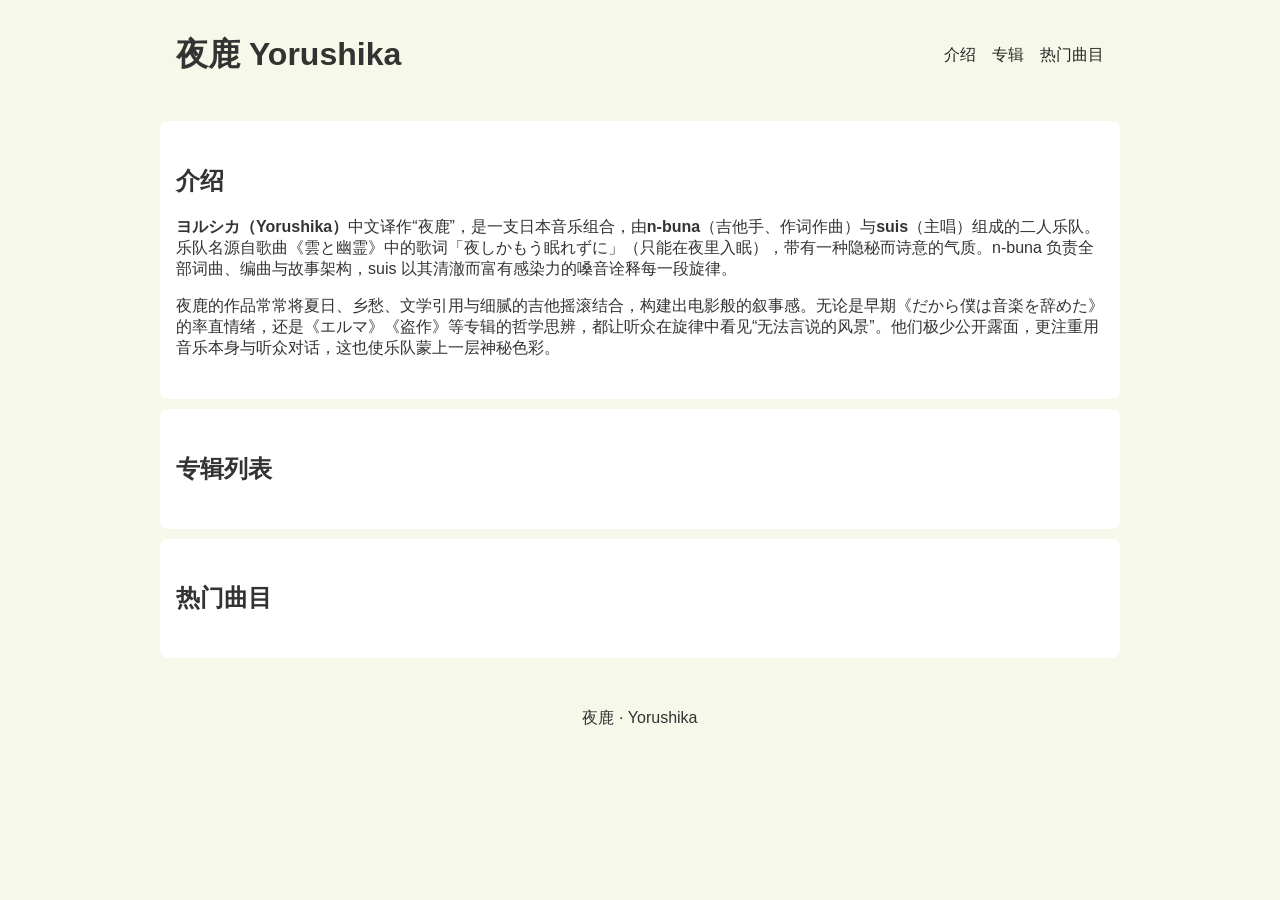
==== topic-page/index.html @ 34d1ffe4 "添加乐队介绍页结构与Flex导航" ====
<DOCTYPE html>
    <html lang="zh-CN">
        <head>
            <meta charset="UTF-8">
            <meta name="viewport" content="width=device-width, initial-scale=1.0">
            <title>ヨルシカ · 夜鹿</title>
            <link rel="stylesheet" href="css/style.css">
        </head>

        <body>
            <header class="site-header">
                <div class="nav-wrap">
                    <a class="logo" href="#">
                        <h1>夜鹿 Yorushika</h1>
                    </a>
                    <nav class="main-nav">
                        <a href="#intro">介绍</a>
                        <a href="#albums">专辑</a>
                        <a href="#musics">热门曲目</a>
                    </nav>
                </div>
            </header>

            <main>
                <section id="intro">
                    <h2>介绍</h2>
                    <p><b>ヨルシカ（Yorushika）</b>中文译作“夜鹿”，是一支日本音乐组合，由<b>n-buna</b>（吉他手、作词作曲）与<b>suis</b>（主唱）组成的二人乐队。乐队名源自歌曲《雲と幽霊》中的歌词「夜しかもう眠れずに」（只能在夜里入眠），带有一种隐秘而诗意的气质。n-buna 负责全部词曲、编曲与故事架构，suis 以其清澈而富有感染力的嗓音诠释每一段旋律。</p>
                    <p>夜鹿的作品常常将夏日、乡愁、文学引用与细腻的吉他摇滚结合，构建出电影般的叙事感。无论是早期《だから僕は音楽を辞めた》的率直情绪，还是《エルマ》《盗作》等专辑的哲学思辨，都让听众在旋律中看见“无法言说的风景”。他们极少公开露面，更注重用音乐本身与听众对话，这也使乐队蒙上一层神秘色彩。</p>
                </section>

                <section id="albums">
                    <h2>专辑列表</h2>
                    <div class="card-grid">
                        <!-- 专辑卡片 -->    
                    </div>
                </section>

                <section id="musics">
                    <h2>热门曲目</h2>
                    <div class="card-grid">
                        <!-- 热门曲目卡片 -->    
                    </div>
                </section>
            </main>

            <footer>
                    <p>夜鹿 · Yorushika</p>
            </footer>
        </body>
    </html>
---- topic-page/css/style.css ----
* { box-sizing: border-box; }

body {
    background-color: #f6f9ea;
    font-family: "Microsoft YaHei", sans-serif;
    margin: 0;
    color: #333;
}

.nav-wrap {
    max-width: 960px;
    padding: 12px 16px;
    margin: 0 auto;
    display: flex;
    justify-content: space-between;
    align-items: center;
    flex-wrap: wrap;
    gap: 8px;
}

.logo {
    text-decoration: none;
    color: #333;
}

.main-nav {
    display: flex;
    gap: 16px;
}

.main-nav a {
    text-decoration: none;
    color: #272727;
}

section {
    background-color: #ffffff;
    max-width: 960px;
    margin: 10px auto;
    border-radius: 8px;
    padding: 24px 16px;
}

footer {
    color: #333;
    text-align: center;
    padding: 24px 0;
}
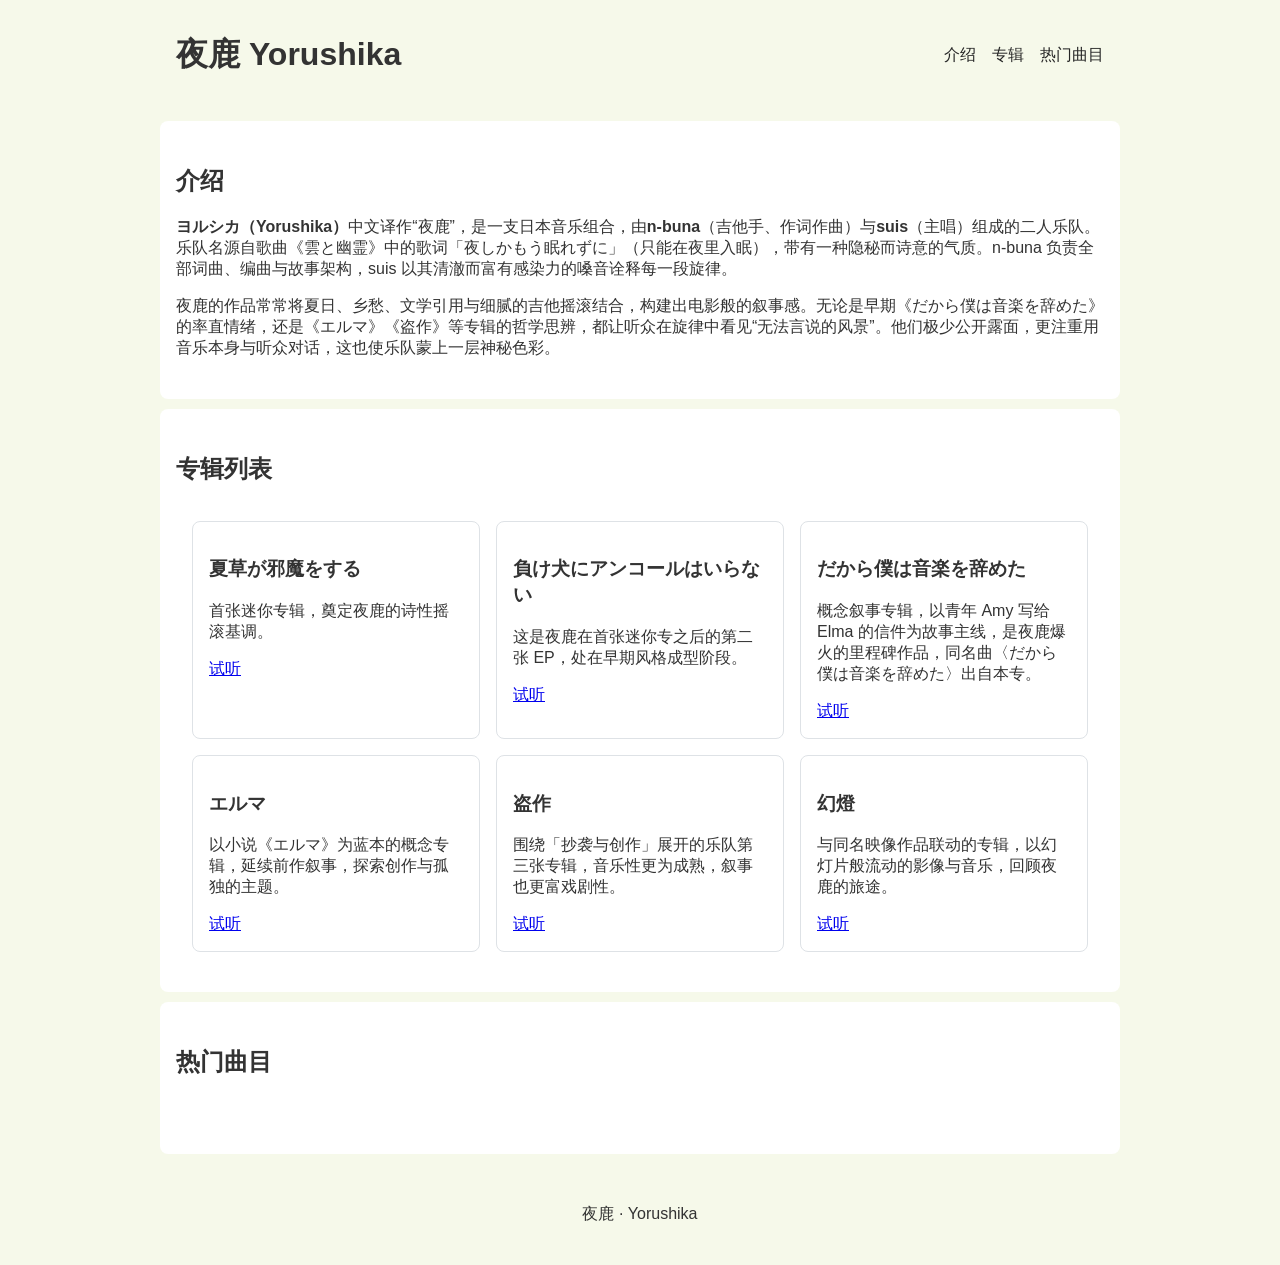
==== commit 8421378f: "添加专辑介绍Grid卡片墙与响应式断点" ====
--- a/topic-page/index.html
+++ b/topic-page/index.html
@@ -31,7 +31,36 @@
                 <section id="albums">
                     <h2>专辑列表</h2>
                     <div class="card-grid">
-                        <!-- 专辑卡片 -->    
+                        <article class="album-card">
+                            <h3>夏草が邪魔をする</h3>
+                            <p>首张迷你专辑，奠定夜鹿的诗性摇滚基调。</p>
+                            <a href="#">试听</a>
+                        </article>
+                       <article class="album-card">
+                            <h3>負け犬にアンコールはいらない</h3>
+                            <p>这是夜鹿在首张迷你专之后的第二张 EP，处在早期风格成型阶段。</p>
+                            <a href="#">试听</a>
+                        </article>
+                        <article class="album-card">
+                            <h3>だから僕は音楽を辞めた</h3>
+                            <p>概念叙事专辑，以青年 Amy 写给 Elma 的信件为故事主线，是夜鹿爆火的里程碑作品，同名曲〈だから僕は音楽を辞めた〉出自本专。</p>
+                            <a href="#">试听</a>
+                        </article>
+                        <article class="album-card">
+                            <h3>エルマ</h3>
+                            <p>以小说《エルマ》为蓝本的概念专辑，延续前作叙事，探索创作与孤独的主题。</p>
+                            <a href="#">试听</a>
+                        </article>
+                        <article class="album-card">
+                            <h3>盗作</h3>
+                            <p>围绕「抄袭与创作」展开的乐队第三张专辑，音乐性更为成熟，叙事也更富戏剧性。</p>
+                            <a href="#">试听</a>
+                        </article>
+                        <article class="album-card">
+                            <h3>幻燈</h3>
+                            <p>与同名映像作品联动的专辑，以幻灯片般流动的影像与音乐，回顾夜鹿的旅途。</p>
+                            <a href="#">试听</a>
+                        </article>
                     </div>
                 </section>
 
--- a/topic-page/css/style.css
+++ b/topic-page/css/style.css
@@ -45,4 +45,27 @@
     color: #333;
     text-align: center;
     padding: 24px 0;
+}
+
+.card-grid {
+    max-width: 960px;
+    margin: 0 auto;
+    padding: 16px;
+    display: grid;
+    grid-template-columns: repeat(auto-fit, minmax(1fr));
+    gap: 16px;
+}
+
+.album-card {
+    border: 1px solid #dee2e6;
+    border-radius: 8px;
+    padding: 16px;
+}
+
+@media (min-width: 768px) {
+.card-grid { grid-template-columns: repeat(2, 1fr); }
+}
+
+@media (min-width: 992px) {
+.card-grid { grid-template-columns: repeat(3, 1fr); }
 }
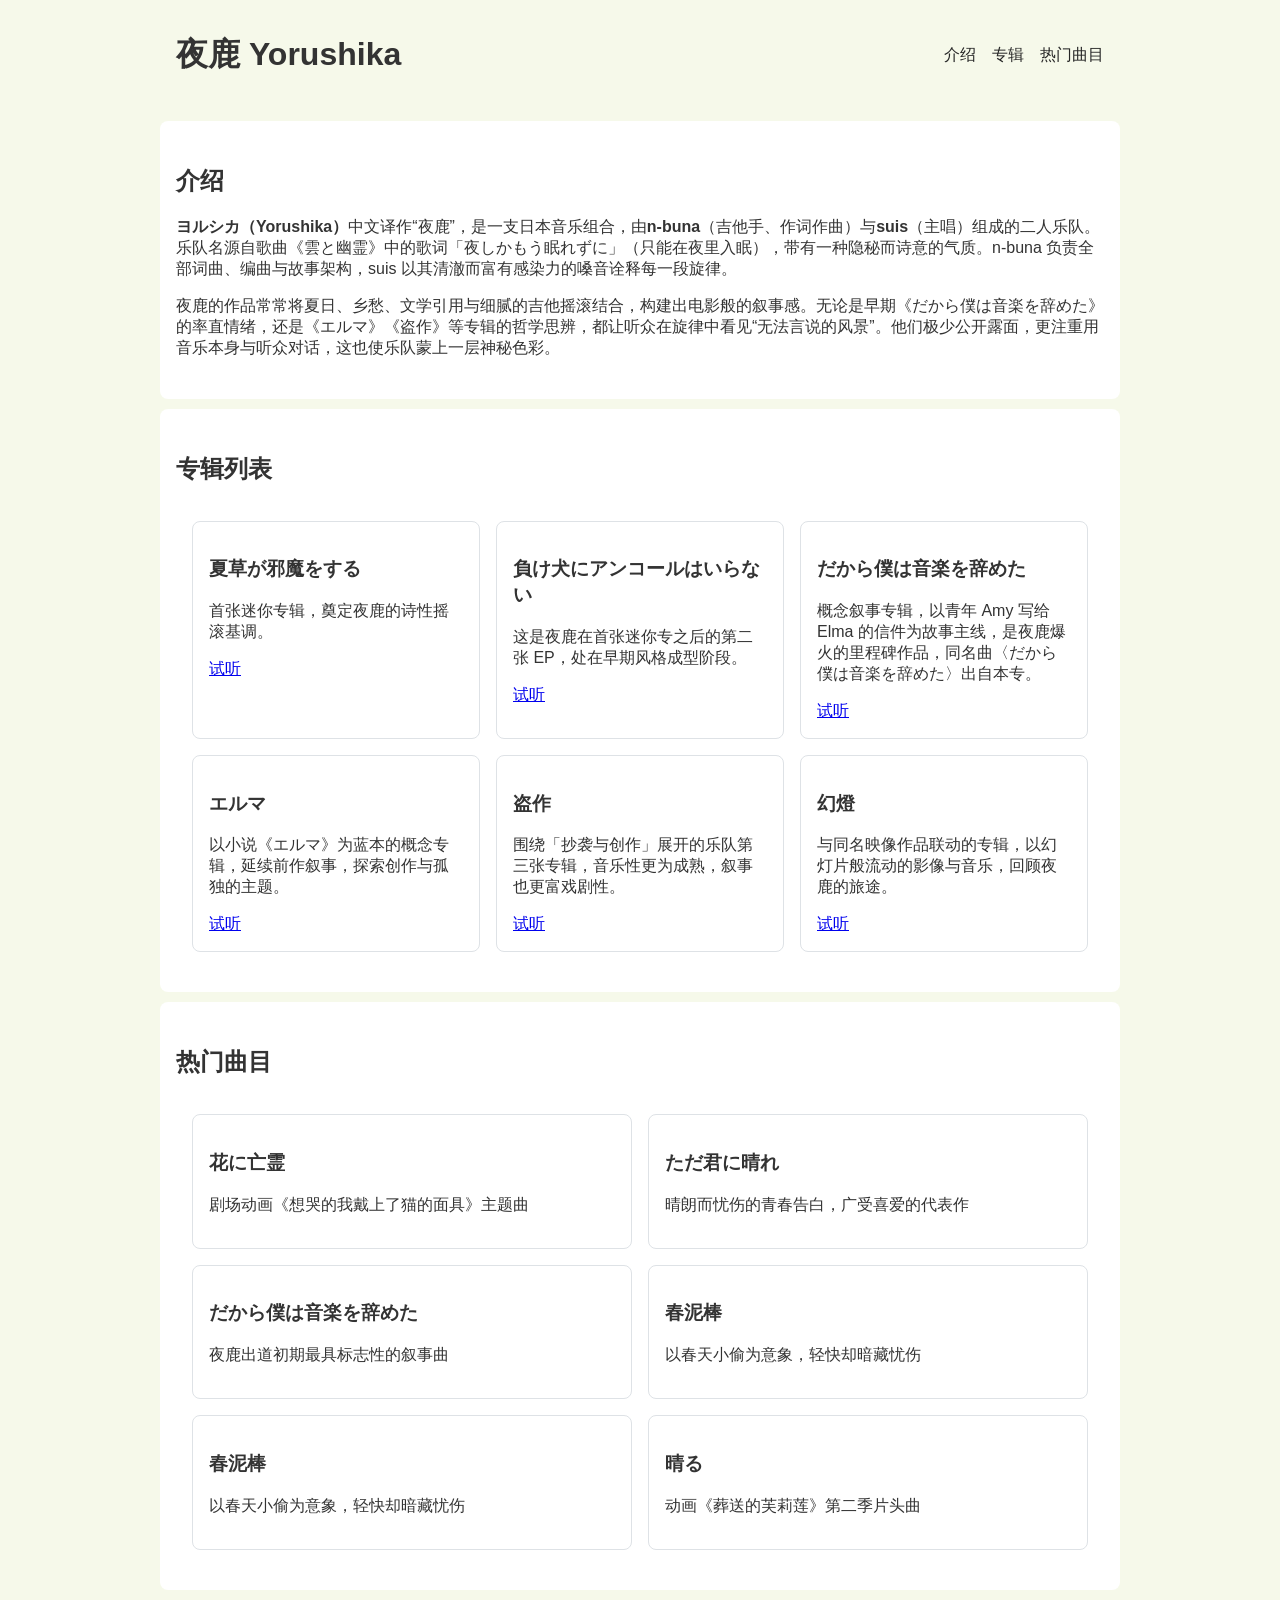
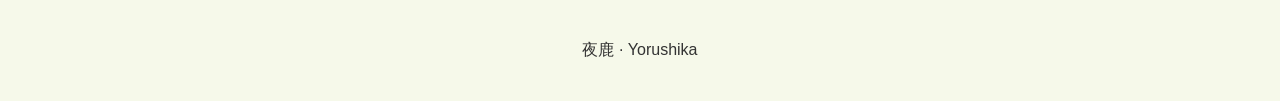
==== commit 428e0de3: "添加曲目列表Grid卡片墙与响应式断点（平板与电脑为两列）" ====
--- a/topic-page/index.html
+++ b/topic-page/index.html
@@ -66,8 +66,31 @@
 
                 <section id="musics">
                     <h2>热门曲目</h2>
-                    <div class="card-grid">
-                        <!-- 热门曲目卡片 -->    
+                    <div class="card-grid-music">
+                        <article class="music-card">
+                            <h3>花に亡霊</h3>
+                            <p>剧场动画《想哭的我戴上了猫的面具》主题曲</p> 
+                        </article>
+                        <article class="music-card">
+                            <h3>ただ君に晴れ</h3>
+                            <p>晴朗而忧伤的青春告白，广受喜爱的代表作</p> 
+                        </article>
+                        <article class="music-card">
+                            <h3>だから僕は音楽を辞めた</h3>
+                            <p>夜鹿出道初期最具标志性的叙事曲</p> 
+                        </article>
+                        <article class="music-card">        
+                            <h3>春泥棒</h3>
+                            <p>以春天小偷为意象，轻快却暗藏忧伤</p> 
+                        </article>
+                        <article class="music-card">
+                            <h3>春泥棒</h3>
+                            <p>以春天小偷为意象，轻快却暗藏忧伤</p> 
+                        </article>
+                        <article class="music-card">
+                            <h3>晴る</h3>
+                            <p>动画《葬送的芙莉莲》第二季片头曲</p>
+                        </article>
                     </div>
                 </section>
             </main>
--- a/topic-page/css/style.css
+++ b/topic-page/css/style.css
@@ -56,7 +56,22 @@
     gap: 16px;
 }
 
+.card-grid-music {
+    max-width: 960px;
+    margin: 0 auto;
+    padding: 16px;
+    display: grid;
+    grid-template-columns: repeat(auto-fit, minmax(1fr));
+    gap: 16px;
+}
+
 .album-card {
+    border: 1px solid #dee2e6;
+    border-radius: 8px;
+    padding: 16px;
+}
+
+.music-card {
     border: 1px solid #dee2e6;
     border-radius: 8px;
     padding: 16px;
@@ -64,6 +79,7 @@
 
 @media (min-width: 768px) {
 .card-grid { grid-template-columns: repeat(2, 1fr); }
+.card-grid-music { grid-template-columns: repeat(2, 1fr); }
 }
 
 @media (min-width: 992px) {
